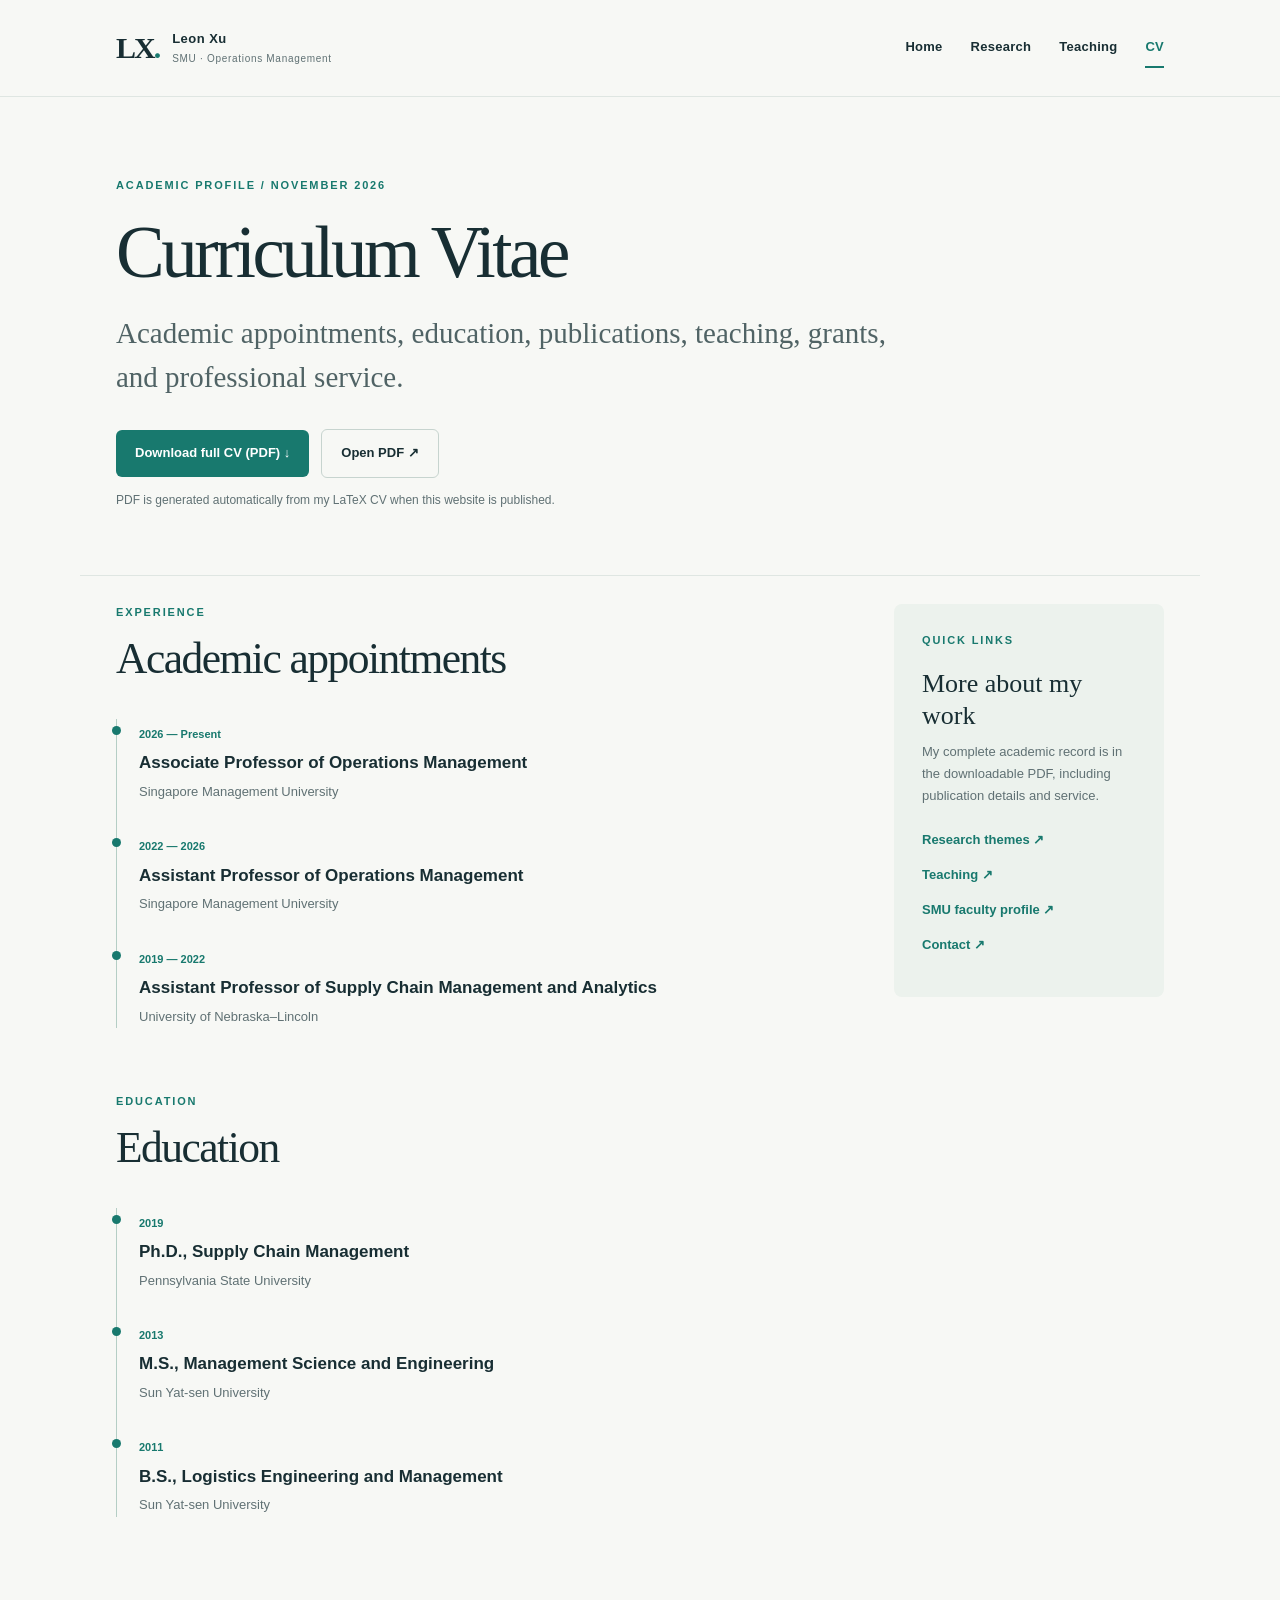
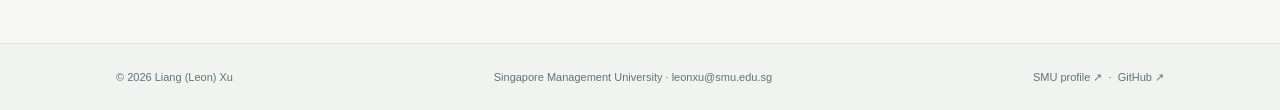
==== cv.html @ a215e892 "feat: build personal academic website with research teaching and downloadable CV" ====
<!doctype html>
<html lang="en">
<head>
  <meta charset="utf-8">
  <meta name="viewport" content="width=device-width, initial-scale=1">
  <meta name="description" content="Curriculum vitae for Liang (Leon) Xu, academic experience, education and download.">
  <meta name="theme-color" content="#f7f8f5">
  <title>Curriculum Vitae · Liang (Leon) Xu</title>
  <link rel="stylesheet" href="assets/style.css">
</head>
<body>
  <a class="skip" href="#main">Skip to content</a>
  <header class="site-header"><div class="shell nav-shell">
    <a class="wordmark" href="index.html" aria-label="Leon Xu, home"><span class="mark">LX<span class="mark-dot">.</span></span><span class="wordmark-text">Leon Xu<small>SMU · Operations Management</small></span></a>
    <nav class="main-nav" aria-label="Primary">
      <a href="index.html">Home</a><a href="research.html">Research</a><a href="teaching.html">Teaching</a><a href="cv.html" aria-current="page" class="current">CV</a>
    </nav>
  </div></header>
  <main id="main">
<section class="page-intro shell"><p class="eyebrow">ACADEMIC PROFILE / NOVEMBER 2026</p><h1>Curriculum Vitae</h1><p class="intro-lead">Academic appointments, education, publications, teaching, grants, and professional service.</p><div class="actions"><a class="button button-primary" href="Liang-Xu-CV.pdf" download>Download full CV (PDF) ↓</a><a class="button button-secondary" href="Liang-Xu-CV.pdf" target="_blank" rel="noopener noreferrer">Open PDF ↗</a></div><p class="fine-print">PDF is generated automatically from my LaTeX CV when this website is published.</p></section>
<section class="shell section tight-top"><div class="cv-grid"><div class="cv-main">
  <div class="section-heading"><p class="eyebrow">EXPERIENCE</p><h2>Academic appointments</h2></div>
  <div class="timeline"><div><span>2026 — Present</span><h3>Associate Professor of Operations Management</h3><p>Singapore Management University</p></div><div><span>2022 — 2026</span><h3>Assistant Professor of Operations Management</h3><p>Singapore Management University</p></div><div><span>2019 — 2022</span><h3>Assistant Professor of Supply Chain Management and Analytics</h3><p>University of Nebraska–Lincoln</p></div></div>
  <div class="section-heading cv-second"><p class="eyebrow">EDUCATION</p><h2>Education</h2></div>
  <div class="timeline"><div><span>2019</span><h3>Ph.D., Supply Chain Management</h3><p>Pennsylvania State University</p></div><div><span>2013</span><h3>M.S., Management Science and Engineering</h3><p>Sun Yat-sen University</p></div><div><span>2011</span><h3>B.S., Logistics Engineering and Management</h3><p>Sun Yat-sen University</p></div></div>
</div><aside class="cv-side"><p class="eyebrow">QUICK LINKS</p><h3>More about my work</h3><p>My complete academic record is in the downloadable PDF, including publication details and service.</p><a class="text-link" href="research.html">Research themes ↗</a><a class="text-link" href="teaching.html">Teaching ↗</a><a class="text-link" href="https://faculty.smu.edu.sg/profile/xu-liang-6566" target="_blank" rel="noopener noreferrer">SMU faculty profile ↗</a><a class="text-link" href="mailto:leonxu@smu.edu.sg">Contact ↗</a></aside></div></section></main>
  <footer class="site-footer"><div class="shell footer-inner"><span>© 2026 Liang (Leon) Xu</span><span>Singapore Management University · <a href="mailto:leonxu@smu.edu.sg">leonxu@smu.edu.sg</a></span><span><a href="https://faculty.smu.edu.sg/profile/xu-liang-6566" target="_blank" rel="noopener noreferrer">SMU profile ↗</a> &nbsp;·&nbsp; <a href="https://github.com/xuliang-leon" target="_blank" rel="noopener noreferrer">GitHub ↗</a></span></div></footer>
</body></html>
---- assets/style.css ----
:root{--bg:#f7f8f5;--paper:#fff;--ink:#182e33;--muted:#607174;--line:#dfe6e2;--teal:#18796e;--teal-dark:#11564e;--navy:#193b43;--soft:#ebf1ed;--serif:Georgia,"Times New Roman",serif;--sans:Inter,-apple-system,BlinkMacSystemFont,"Segoe UI",Arial,sans-serif}
*{box-sizing:border-box}html{scroll-behavior:smooth}body{margin:0;background:var(--bg);color:var(--ink);font:16px/1.7 var(--sans);-webkit-font-smoothing:antialiased}a{color:inherit}a:hover{color:var(--teal)}.shell{max-width:1120px;margin:0 auto;padding-left:36px;padding-right:36px}.skip{position:absolute;left:-100vw;top:0;background:var(--ink);color:white;padding:10px;z-index:99}.skip:focus{left:10px}.site-header{background:rgba(247,248,245,.96);border-bottom:1px solid var(--line)}.nav-shell{display:flex;justify-content:space-between;align-items:center;gap:24px;min-height:96px}.wordmark{display:flex;align-items:center;gap:13px;text-decoration:none}.mark{font:700 30px/1 var(--serif);letter-spacing:-2px}.mark-dot{color:var(--teal)}.wordmark-text{font-size:13px;line-height:1.3;font-weight:750;letter-spacing:.035em}.wordmark-text small{display:block;font-size:10px;margin-top:4px;color:var(--muted);font-weight:500;letter-spacing:.07em}.main-nav{display:flex;flex-wrap:wrap;gap:28px}.main-nav a{font-size:13px;font-weight:600;letter-spacing:.02em;text-decoration:none;padding:8px 0;border-bottom:2px solid transparent}.main-nav a.current{border-bottom-color:var(--teal);color:var(--teal)}.hero{display:grid;grid-template-columns:minmax(0,1.3fr) minmax(290px,.77fr);align-items:center;gap:65px;padding-top:85px;padding-bottom:96px}.eyebrow{color:var(--teal);font-weight:750;font-size:11px;line-height:1.5;letter-spacing:.17em;text-transform:uppercase;margin:0 0 20px}.status-dot{display:inline-block;width:7px;height:7px;background:#2caa82;border-radius:50%;margin-right:8px;vertical-align:1px}.hero h1,.page-intro h1{font:400 clamp(49px,5.7vw,78px)/1.08 var(--serif);letter-spacing:-.048em;margin:0 0 28px}.hero h1 em{font-weight:400;font-style:italic;color:var(--teal)}.hero-lead{font-size:19px;line-height:1.72;color:#344b4f;max-width:635px;margin:0 0 16px}.hero-description{font-size:15px;color:var(--muted);max-width:610px;margin:0 0 28px}.actions{display:flex;gap:12px;align-items:center;flex-wrap:wrap}.button{display:inline-flex;align-items:center;justify-content:center;gap:12px;text-decoration:none;padding:12px 19px;font-size:13px;font-weight:750;min-height:47px;border-radius:6px;transition:transform .18s ease,background .18s ease}.button:hover{transform:translateY(-2px)}.button-primary{background:var(--teal);color:white}.button-primary:hover{background:var(--teal-dark);color:white}.button-secondary{border:1px solid #c7d4cf;background:transparent}.button-secondary:hover{background:#e8f1ed}.hero-aside{position:relative;border:1px solid #d5e2dc;border-radius:12px;background:linear-gradient(147deg,#eaf4ee 0%,#e2ede9 54%,#d9e9e5 100%);min-height:390px;overflow:hidden;padding:21px;display:flex;flex-direction:column}.aside-top{display:flex;justify-content:space-between;font-size:10px;font-weight:700;letter-spacing:.13em;color:#547670}.little-star{font-size:27px;line-height:1;color:#488f81}.orbit{position:relative;flex:1;min-height:230px;margin:14px 0 12px;display:flex;align-items:center;justify-content:center}.orbit-ring{position:absolute;border:1px solid rgba(24,121,110,.26);border-radius:50%;aspect-ratio:1}.orbit-ring-one{width:220px}.orbit-ring-two{width:165px}.orbit:after,.orbit:before{content:"";position:absolute;width:10px;height:10px;border-radius:50%;background:#178a78}.orbit:after{top:14px;right:26%}.orbit:before{bottom:11%;left:23%;background:#6aa89e}.orbit-center{z-index:1;width:118px;height:118px;border-radius:50%;display:flex;align-items:center;justify-content:center;background:var(--navy);color:white;font:600 27px var(--serif);letter-spacing:-1px;box-shadow:0 16px 28px #194e4b30}.orbit-center span{font-size:16px;margin:0 5px;color:#73c7b9}.orbit-label{position:absolute;background:rgba(255,255,255,.85);border:1px solid #cfe0d8;color:#47736b;padding:4px 10px;border-radius:20px;font-size:10px;font-weight:700}.orbit-label-a{top:19%;left:0}.orbit-label-b{right:0;top:49%}.orbit-label-c{bottom:9%;left:10%}.aside-caption{font:italic 15px/1.45 var(--serif);color:#46655f;max-width:265px;margin:0}.section-band{border-top:1px solid var(--line);border-bottom:1px solid var(--line);background:#f0f3ef}.section-band-inner{display:flex;align-items:baseline;gap:27px;padding-top:17px;padding-bottom:17px}.band-label{font-size:10px;font-weight:800;letter-spacing:.13em;color:var(--teal);white-space:nowrap}.section-band p{font-size:13px;font-weight:650;margin:0}.muted{color:var(--muted);font-weight:450}.section{padding-top:86px;padding-bottom:54px}.tight-top{padding-top:28px}.section-heading{margin-bottom:34px;max-width:770px}.section-heading h2,.connect-card h2{font:400 clamp(32px,3.4vw,46px)/1.19 var(--serif);letter-spacing:-.035em;margin:0}.section-heading .eyebrow{margin-bottom:13px}.two-column{display:grid;grid-template-columns:1.5fr 1fr;gap:90px}.two-column p{margin:0 0 17px;color:#405459;line-height:1.85}.fact-list{border-top:1px solid var(--line)}.fact-list div{border-bottom:1px solid var(--line);padding:15px 0}.fact-list span{display:block;color:var(--teal);font-size:10px;font-weight:800;letter-spacing:.1em;margin-bottom:3px}.fact-list strong{font-size:13px;font-weight:650}.inline-heading{max-width:none;display:flex;align-items:end;justify-content:space-between;gap:20px}.text-link{color:var(--teal);font-size:13px;font-weight:750;text-decoration:none;white-space:normal}.text-link:hover{text-decoration:underline}.research-grid{display:grid;grid-template-columns:repeat(4,1fr);gap:14px}.topic-card{position:relative;text-decoration:none;min-height:245px;background:white;border:1px solid var(--line);border-radius:8px;padding:25px 22px;transition:border-color .2s,transform .2s,box-shadow .2s}.topic-card:hover{transform:translateY(-4px);border-color:#9ccac0;box-shadow:0 12px 25px #173e3a10}.topic-number{font-size:11px;font-weight:800;color:var(--teal)}.topic-card h3{font:400 22px/1.23 var(--serif);letter-spacing:-.018em;margin:28px 0 11px}.topic-card p{font-size:13px;line-height:1.65;color:var(--muted);margin:0}.card-arrow{position:absolute;right:19px;top:19px;color:var(--teal);font-size:18px}.connect-card{background:var(--navy);color:white;border-radius:12px;padding:45px 48px;display:flex;gap:45px;justify-content:space-between;align-items:end}.connect-card>div:first-child{max-width:710px}.connect-card h2{max-width:650px}.connect-card p:not(.eyebrow){color:#c6d9d9;font-size:14px;max-width:680px;margin:15px 0 0}.light-eyebrow{color:#83d2c4}.connect-actions{display:flex;flex-direction:column;gap:13px;align-items:flex-start;flex-shrink:0}.button-light{background:#f8fbfa;color:var(--navy)}.button-light:hover{background:#e3f5ef}.connect-actions span{font-size:12px;color:#b7d3cf}.page-intro{padding-top:80px;padding-bottom:65px;border-bottom:1px solid var(--line)}.page-intro h1{margin-bottom:19px}.intro-lead{font:400 clamp(21px,2.3vw,29px)/1.52 var(--serif);color:#506365;max-width:780px;margin:0}.page-intro .actions{margin-top:30px}.research-content{padding-top:20px}.theme{display:grid;grid-template-columns:170px 1fr;gap:40px;padding:47px 0;border-bottom:1px solid var(--line);scroll-margin-top:30px}.theme-no{font-size:13px;color:var(--teal);font-weight:750;padding-top:8px}.theme h2{font:400 clamp(29px,3vw,39px)/1.24 var(--serif);margin:0 0 16px;letter-spacing:-.025em}.theme p{max-width:820px;color:#4a6062;margin:0 0 16px}.tags{display:flex;gap:7px;flex-wrap:wrap;margin:18px 0}.tags span{font-size:11px;line-height:1.3;color:#49796f;background:#e6f0eb;border-radius:100px;padding:7px 11px;font-weight:650}.theme .theme-example{font-size:13px;color:#5b6b6e;margin-top:23px}.section-subtitle{color:var(--muted);font-size:14px}.publication-section{padding-top:77px}.publication{display:grid;grid-template-columns:110px 1fr;gap:25px;padding:23px 0;border-bottom:1px solid var(--line)}.publication>span{font-size:12px;font-weight:750;color:var(--teal);padding-top:5px}.publication h3{font-size:16px;line-height:1.5;margin:0 0 6px;font-weight:650}.publication p{font-size:13px;color:var(--muted);margin:0}.end-action{display:flex;align-items:center;gap:25px;flex-wrap:wrap;margin-top:30px}.teaching-section{padding-top:75px}.course{display:grid;grid-template-columns:185px 1fr;gap:40px;padding:31px 0;border-top:1px solid var(--line)}.course:last-child{border-bottom:1px solid var(--line)}.course-side{display:flex;flex-direction:column;align-items:flex-start;gap:9px;padding-top:6px}.course-side>span:first-child{font-size:12px;font-weight:800;color:var(--teal);letter-spacing:.07em}.course-chip{font-size:10px;color:var(--muted);border:1px solid var(--line);border-radius:100px;padding:3px 9px}.course h3{font:400 29px/1.3 var(--serif);margin:0 0 10px}.course p{max-width:780px;color:#4b6063;margin:0 0 12px}.course .course-note{font-style:italic;font-size:12px;color:#7a8b8c}.cv-grid{display:grid;grid-template-columns:1fr 270px;gap:85px}.cv-second{margin-top:65px}.timeline{border-left:1px solid #b5cec5;padding-left:22px}.timeline>div{position:relative;padding-bottom:28px}.timeline>div:last-child{padding-bottom:0}.timeline>div:before{position:absolute;content:"";width:9px;height:9px;background:var(--teal);border-radius:50%;left:-27px;top:7px}.timeline span{font-size:11px;color:var(--teal);font-weight:800}.timeline h3{font-size:17px;margin:3px 0;font-weight:700}.timeline p{font-size:13px;color:var(--muted);margin:0}.cv-side{background:#ecf2ed;padding:28px;border-radius:8px;align-self:start}.cv-side h3{font:400 26px/1.2 var(--serif);margin:0 0 10px}.cv-side p:not(.eyebrow){font-size:13px;color:var(--muted);margin:0 0 22px}.cv-side .text-link{display:block;margin:13px 0}.fine-print{font-size:12px;color:var(--muted);margin:12px 0 0}.site-footer{margin-top:72px;border-top:1px solid var(--line);background:#f0f3ef}.footer-inner{display:flex;justify-content:space-between;gap:20px;align-items:center;flex-wrap:wrap;padding-top:24px;padding-bottom:24px;color:#617477;font-size:11px}.footer-inner a{text-decoration:none}.footer-inner a:hover{text-decoration:underline}
@media(max-width:900px){.hero{grid-template-columns:1fr;gap:32px;padding-top:55px}.hero-aside{min-height:310px;max-width:630px}.orbit{min-height:200px}.research-grid{grid-template-columns:repeat(2,1fr)}.two-column{gap:36px}.connect-card{flex-direction:column;align-items:flex-start}.cv-grid{grid-template-columns:1fr;gap:36px}.cv-side{max-width:460px}}
@media(max-width:620px){.shell{padding-left:20px;padding-right:20px}.nav-shell{min-height:105px;align-items:flex-start;padding-top:19px;padding-bottom:12px;flex-direction:column;gap:14px}.main-nav{gap:23px}.main-nav a{padding:0 0 8px}.hero{padding-top:47px;padding-bottom:54px}.hero h1,.page-intro h1{font-size:49px}.hero-lead{font-size:17px}.section-band-inner{display:block}.section-band p{margin-top:6px}.section{padding-top:52px;padding-bottom:22px}.tight-top{padding-top:23px}.two-column{grid-template-columns:1fr;gap:20px}.inline-heading{align-items:start;flex-direction:column}.research-grid{grid-template-columns:1fr}.topic-card{min-height:180px}.topic-card h3{margin:12px 0 10px}.connect-card{padding:29px 24px;gap:25px}.page-intro{padding-top:52px;padding-bottom:45px}.theme{grid-template-columns:1fr;gap:5px;padding:34px 0}.publication{grid-template-columns:1fr;gap:5px}.course{grid-template-columns:1fr;gap:12px}.course-side{flex-direction:row;align-items:center}.cv-grid{gap:34px}.footer-inner{display:block}.footer-inner span{display:block;margin:7px 0}}
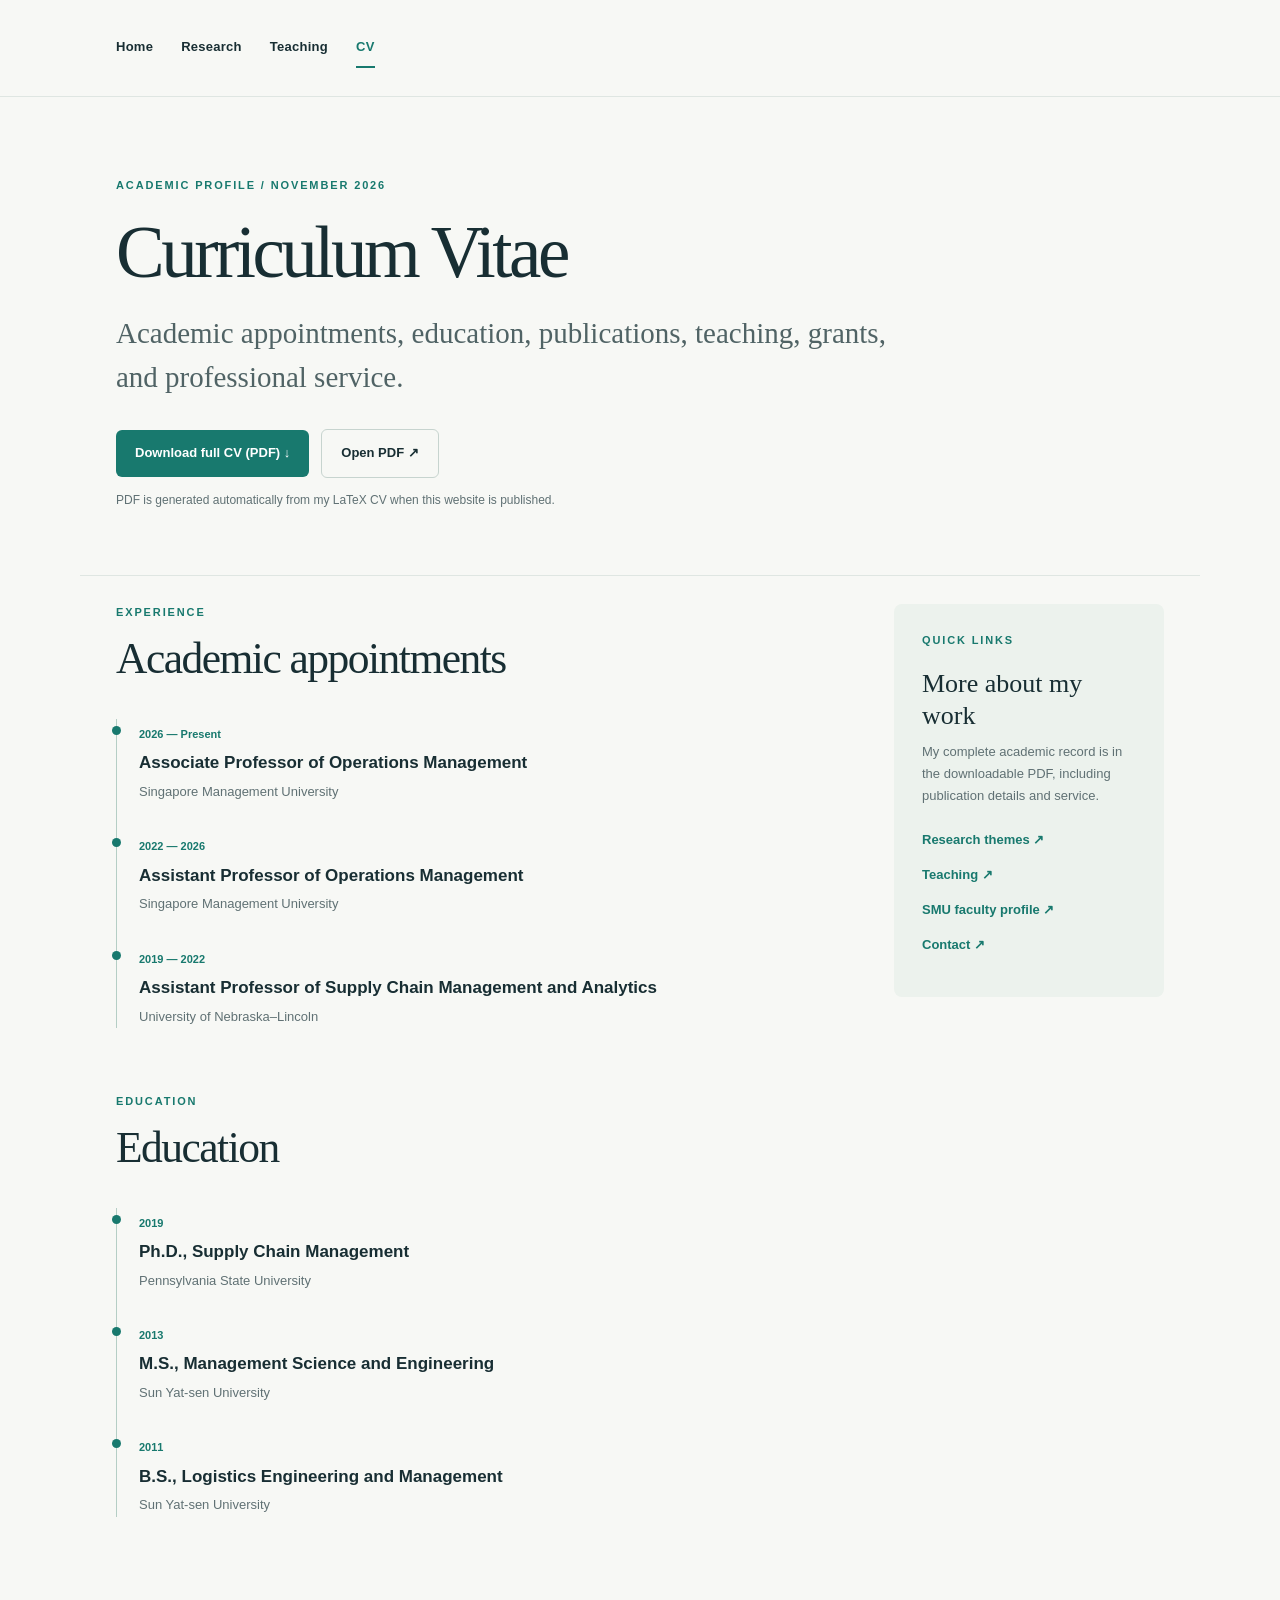
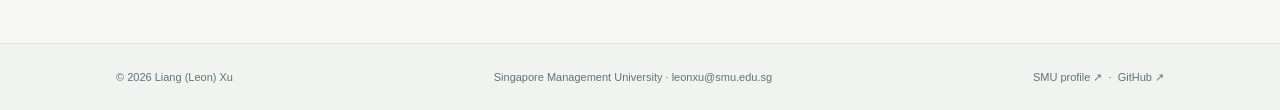
==== commit 80517e79: "style: simplify navigation and update cv.html" ====
--- a/cv.html
+++ b/cv.html
@@ -10,9 +10,7 @@
 </head>
 <body>
   <a class="skip" href="#main">Skip to content</a>
-  <header class="site-header"><div class="shell nav-shell">
-    <a class="wordmark" href="index.html" aria-label="Leon Xu, home"><span class="mark">LX<span class="mark-dot">.</span></span><span class="wordmark-text">Leon Xu<small>SMU · Operations Management</small></span></a>
-    <nav class="main-nav" aria-label="Primary">
+  <header class="site-header"><div class="shell nav-shell"><nav class="main-nav" aria-label="Primary">
       <a href="index.html">Home</a><a href="research.html">Research</a><a href="teaching.html">Teaching</a><a href="cv.html" aria-current="page" class="current">CV</a>
     </nav>
   </div></header>
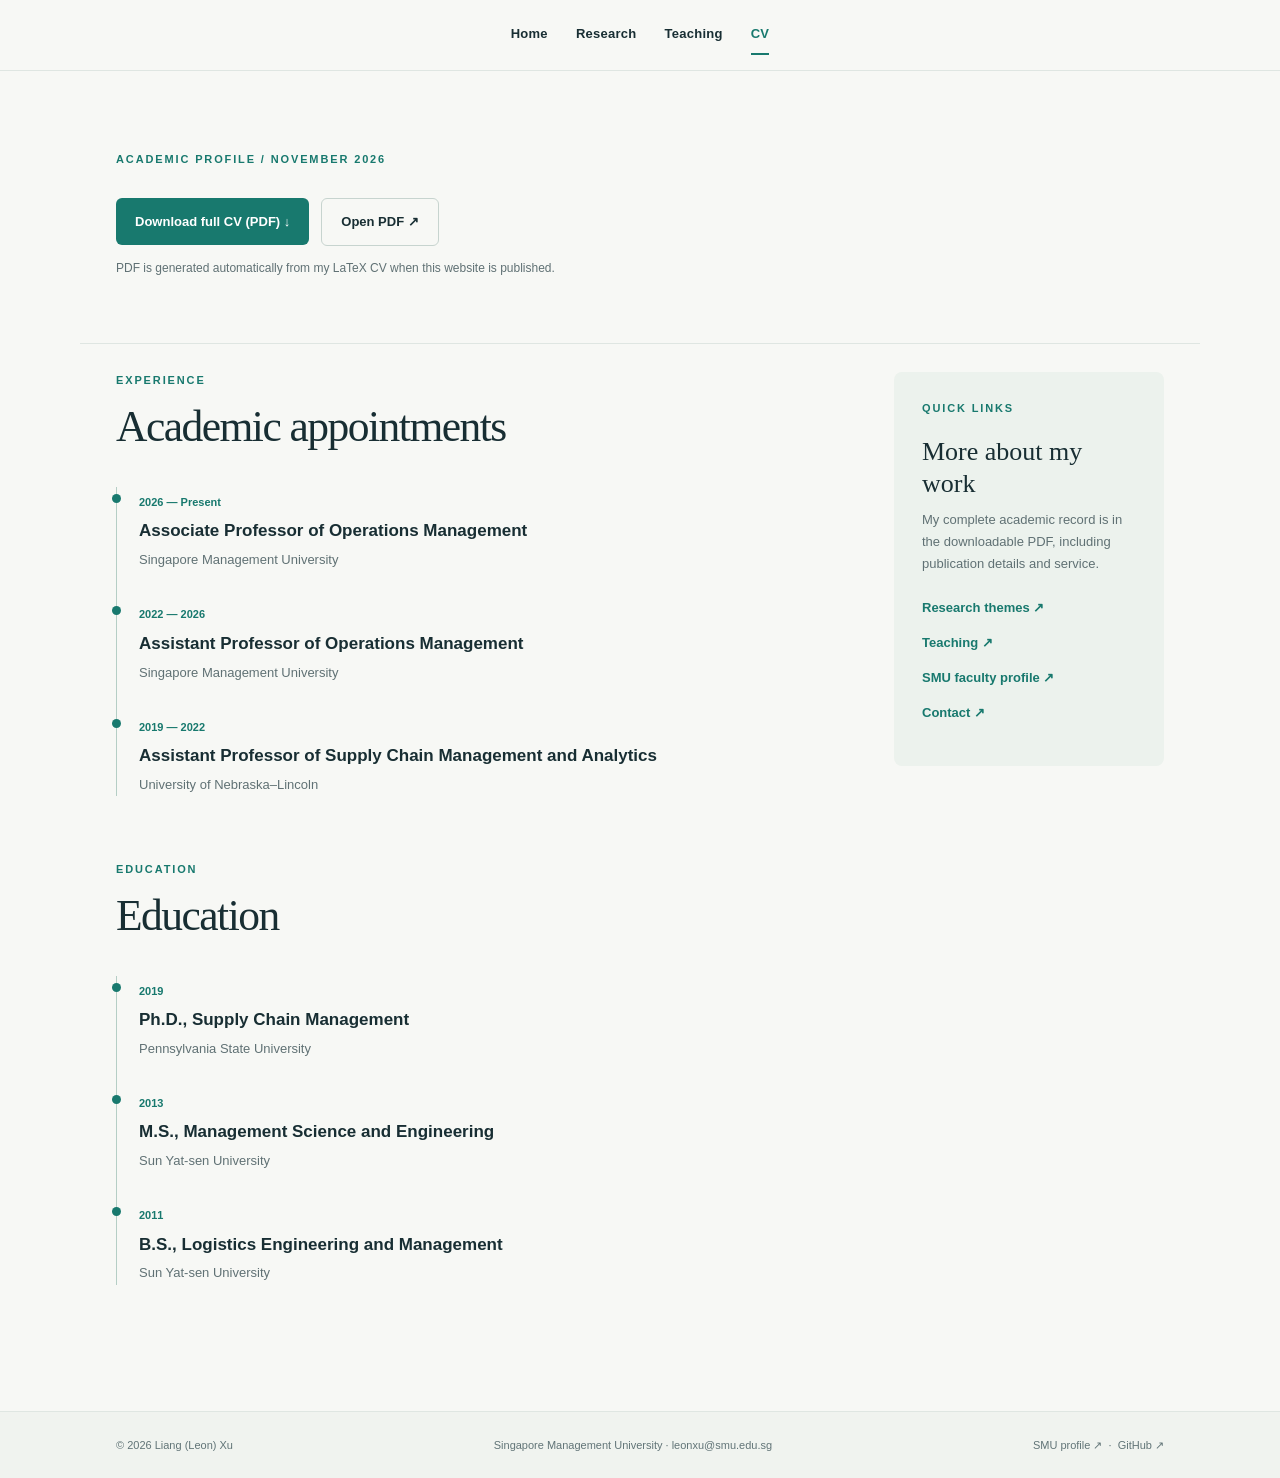
==== commit 3b4261aa: "Remove CV page title and summary" ====
--- a/cv.html
+++ b/cv.html
@@ -15,7 +15,7 @@
     </nav>
   </div></header>
   <main id="main">
-<section class="page-intro shell"><p class="eyebrow">ACADEMIC PROFILE / NOVEMBER 2026</p><h1>Curriculum Vitae</h1><p class="intro-lead">Academic appointments, education, publications, teaching, grants, and professional service.</p><div class="actions"><a class="button button-primary" href="Liang-Xu-CV.pdf" download>Download full CV (PDF) ↓</a><a class="button button-secondary" href="Liang-Xu-CV.pdf" target="_blank" rel="noopener noreferrer">Open PDF ↗</a></div><p class="fine-print">PDF is generated automatically from my LaTeX CV when this website is published.</p></section>
+<section class="page-intro shell"><p class="eyebrow">ACADEMIC PROFILE / NOVEMBER 2026</p><div class="actions"><a class="button button-primary" href="Liang-Xu-CV.pdf" download>Download full CV (PDF) ↓</a><a class="button button-secondary" href="Liang-Xu-CV.pdf" target="_blank" rel="noopener noreferrer">Open PDF ↗</a></div><p class="fine-print">PDF is generated automatically from my LaTeX CV when this website is published.</p></section>
 <section class="shell section tight-top"><div class="cv-grid"><div class="cv-main">
   <div class="section-heading"><p class="eyebrow">EXPERIENCE</p><h2>Academic appointments</h2></div>
   <div class="timeline"><div><span>2026 — Present</span><h3>Associate Professor of Operations Management</h3><p>Singapore Management University</p></div><div><span>2022 — 2026</span><h3>Assistant Professor of Operations Management</h3><p>Singapore Management University</p></div><div><span>2019 — 2022</span><h3>Assistant Professor of Supply Chain Management and Analytics</h3><p>University of Nebraska–Lincoln</p></div></div>
--- a/assets/style.css
+++ b/assets/style.css
@@ -1,4 +1,24 @@
 :root{--bg:#f7f8f5;--paper:#fff;--ink:#182e33;--muted:#607174;--line:#dfe6e2;--teal:#18796e;--teal-dark:#11564e;--navy:#193b43;--soft:#ebf1ed;--serif:Georgia,"Times New Roman",serif;--sans:Inter,-apple-system,BlinkMacSystemFont,"Segoe UI",Arial,sans-serif}
 *{box-sizing:border-box}html{scroll-behavior:smooth}body{margin:0;background:var(--bg);color:var(--ink);font:16px/1.7 var(--sans);-webkit-font-smoothing:antialiased}a{color:inherit}a:hover{color:var(--teal)}.shell{max-width:1120px;margin:0 auto;padding-left:36px;padding-right:36px}.skip{position:absolute;left:-100vw;top:0;background:var(--ink);color:white;padding:10px;z-index:99}.skip:focus{left:10px}.site-header{background:rgba(247,248,245,.96);border-bottom:1px solid var(--line)}.nav-shell{display:flex;justify-content:space-between;align-items:center;gap:24px;min-height:96px}.wordmark{display:flex;align-items:center;gap:13px;text-decoration:none}.mark{font:700 30px/1 var(--serif);letter-spacing:-2px}.mark-dot{color:var(--teal)}.wordmark-text{font-size:13px;line-height:1.3;font-weight:750;letter-spacing:.035em}.wordmark-text small{display:block;font-size:10px;margin-top:4px;color:var(--muted);font-weight:500;letter-spacing:.07em}.main-nav{display:flex;flex-wrap:wrap;gap:28px}.main-nav a{font-size:13px;font-weight:600;letter-spacing:.02em;text-decoration:none;padding:8px 0;border-bottom:2px solid transparent}.main-nav a.current{border-bottom-color:var(--teal);color:var(--teal)}.hero{display:grid;grid-template-columns:minmax(0,1.3fr) minmax(290px,.77fr);align-items:center;gap:65px;padding-top:85px;padding-bottom:96px}.eyebrow{color:var(--teal);font-weight:750;font-size:11px;line-height:1.5;letter-spacing:.17em;text-transform:uppercase;margin:0 0 20px}.status-dot{display:inline-block;width:7px;height:7px;background:#2caa82;border-radius:50%;margin-right:8px;vertical-align:1px}.hero h1,.page-intro h1{font:400 clamp(49px,5.7vw,78px)/1.08 var(--serif);letter-spacing:-.048em;margin:0 0 28px}.hero h1 em{font-weight:400;font-style:italic;color:var(--teal)}.hero-lead{font-size:19px;line-height:1.72;color:#344b4f;max-width:635px;margin:0 0 16px}.hero-description{font-size:15px;color:var(--muted);max-width:610px;margin:0 0 28px}.actions{display:flex;gap:12px;align-items:center;flex-wrap:wrap}.button{display:inline-flex;align-items:center;justify-content:center;gap:12px;text-decoration:none;padding:12px 19px;font-size:13px;font-weight:750;min-height:47px;border-radius:6px;transition:transform .18s ease,background .18s ease}.button:hover{transform:translateY(-2px)}.button-primary{background:var(--teal);color:white}.button-primary:hover{background:var(--teal-dark);color:white}.button-secondary{border:1px solid #c7d4cf;background:transparent}.button-secondary:hover{background:#e8f1ed}.hero-aside{position:relative;border:1px solid #d5e2dc;border-radius:12px;background:linear-gradient(147deg,#eaf4ee 0%,#e2ede9 54%,#d9e9e5 100%);min-height:390px;overflow:hidden;padding:21px;display:flex;flex-direction:column}.aside-top{display:flex;justify-content:space-between;font-size:10px;font-weight:700;letter-spacing:.13em;color:#547670}.little-star{font-size:27px;line-height:1;color:#488f81}.orbit{position:relative;flex:1;min-height:230px;margin:14px 0 12px;display:flex;align-items:center;justify-content:center}.orbit-ring{position:absolute;border:1px solid rgba(24,121,110,.26);border-radius:50%;aspect-ratio:1}.orbit-ring-one{width:220px}.orbit-ring-two{width:165px}.orbit:after,.orbit:before{content:"";position:absolute;width:10px;height:10px;border-radius:50%;background:#178a78}.orbit:after{top:14px;right:26%}.orbit:before{bottom:11%;left:23%;background:#6aa89e}.orbit-center{z-index:1;width:118px;height:118px;border-radius:50%;display:flex;align-items:center;justify-content:center;background:var(--navy);color:white;font:600 27px var(--serif);letter-spacing:-1px;box-shadow:0 16px 28px #194e4b30}.orbit-center span{font-size:16px;margin:0 5px;color:#73c7b9}.orbit-label{position:absolute;background:rgba(255,255,255,.85);border:1px solid #cfe0d8;color:#47736b;padding:4px 10px;border-radius:20px;font-size:10px;font-weight:700}.orbit-label-a{top:19%;left:0}.orbit-label-b{right:0;top:49%}.orbit-label-c{bottom:9%;left:10%}.aside-caption{font:italic 15px/1.45 var(--serif);color:#46655f;max-width:265px;margin:0}.section-band{border-top:1px solid var(--line);border-bottom:1px solid var(--line);background:#f0f3ef}.section-band-inner{display:flex;align-items:baseline;gap:27px;padding-top:17px;padding-bottom:17px}.band-label{font-size:10px;font-weight:800;letter-spacing:.13em;color:var(--teal);white-space:nowrap}.section-band p{font-size:13px;font-weight:650;margin:0}.muted{color:var(--muted);font-weight:450}.section{padding-top:86px;padding-bottom:54px}.tight-top{padding-top:28px}.section-heading{margin-bottom:34px;max-width:770px}.section-heading h2,.connect-card h2{font:400 clamp(32px,3.4vw,46px)/1.19 var(--serif);letter-spacing:-.035em;margin:0}.section-heading .eyebrow{margin-bottom:13px}.two-column{display:grid;grid-template-columns:1.5fr 1fr;gap:90px}.two-column p{margin:0 0 17px;color:#405459;line-height:1.85}.fact-list{border-top:1px solid var(--line)}.fact-list div{border-bottom:1px solid var(--line);padding:15px 0}.fact-list span{display:block;color:var(--teal);font-size:10px;font-weight:800;letter-spacing:.1em;margin-bottom:3px}.fact-list strong{font-size:13px;font-weight:650}.inline-heading{max-width:none;display:flex;align-items:end;justify-content:space-between;gap:20px}.text-link{color:var(--teal);font-size:13px;font-weight:750;text-decoration:none;white-space:normal}.text-link:hover{text-decoration:underline}.research-grid{display:grid;grid-template-columns:repeat(4,1fr);gap:14px}.topic-card{position:relative;text-decoration:none;min-height:245px;background:white;border:1px solid var(--line);border-radius:8px;padding:25px 22px;transition:border-color .2s,transform .2s,box-shadow .2s}.topic-card:hover{transform:translateY(-4px);border-color:#9ccac0;box-shadow:0 12px 25px #173e3a10}.topic-number{font-size:11px;font-weight:800;color:var(--teal)}.topic-card h3{font:400 22px/1.23 var(--serif);letter-spacing:-.018em;margin:28px 0 11px}.topic-card p{font-size:13px;line-height:1.65;color:var(--muted);margin:0}.card-arrow{position:absolute;right:19px;top:19px;color:var(--teal);font-size:18px}.connect-card{background:var(--navy);color:white;border-radius:12px;padding:45px 48px;display:flex;gap:45px;justify-content:space-between;align-items:end}.connect-card>div:first-child{max-width:710px}.connect-card h2{max-width:650px}.connect-card p:not(.eyebrow){color:#c6d9d9;font-size:14px;max-width:680px;margin:15px 0 0}.light-eyebrow{color:#83d2c4}.connect-actions{display:flex;flex-direction:column;gap:13px;align-items:flex-start;flex-shrink:0}.button-light{background:#f8fbfa;color:var(--navy)}.button-light:hover{background:#e3f5ef}.connect-actions span{font-size:12px;color:#b7d3cf}.page-intro{padding-top:80px;padding-bottom:65px;border-bottom:1px solid var(--line)}.page-intro h1{margin-bottom:19px}.intro-lead{font:400 clamp(21px,2.3vw,29px)/1.52 var(--serif);color:#506365;max-width:780px;margin:0}.page-intro .actions{margin-top:30px}.research-content{padding-top:20px}.theme{display:grid;grid-template-columns:170px 1fr;gap:40px;padding:47px 0;border-bottom:1px solid var(--line);scroll-margin-top:30px}.theme-no{font-size:13px;color:var(--teal);font-weight:750;padding-top:8px}.theme h2{font:400 clamp(29px,3vw,39px)/1.24 var(--serif);margin:0 0 16px;letter-spacing:-.025em}.theme p{max-width:820px;color:#4a6062;margin:0 0 16px}.tags{display:flex;gap:7px;flex-wrap:wrap;margin:18px 0}.tags span{font-size:11px;line-height:1.3;color:#49796f;background:#e6f0eb;border-radius:100px;padding:7px 11px;font-weight:650}.theme .theme-example{font-size:13px;color:#5b6b6e;margin-top:23px}.section-subtitle{color:var(--muted);font-size:14px}.publication-section{padding-top:77px}.publication{display:grid;grid-template-columns:110px 1fr;gap:25px;padding:23px 0;border-bottom:1px solid var(--line)}.publication>span{font-size:12px;font-weight:750;color:var(--teal);padding-top:5px}.publication h3{font-size:16px;line-height:1.5;margin:0 0 6px;font-weight:650}.publication p{font-size:13px;color:var(--muted);margin:0}.end-action{display:flex;align-items:center;gap:25px;flex-wrap:wrap;margin-top:30px}.teaching-section{padding-top:75px}.course{display:grid;grid-template-columns:185px 1fr;gap:40px;padding:31px 0;border-top:1px solid var(--line)}.course:last-child{border-bottom:1px solid var(--line)}.course-side{display:flex;flex-direction:column;align-items:flex-start;gap:9px;padding-top:6px}.course-side>span:first-child{font-size:12px;font-weight:800;color:var(--teal);letter-spacing:.07em}.course-chip{font-size:10px;color:var(--muted);border:1px solid var(--line);border-radius:100px;padding:3px 9px}.course h3{font:400 29px/1.3 var(--serif);margin:0 0 10px}.course p{max-width:780px;color:#4b6063;margin:0 0 12px}.course .course-note{font-style:italic;font-size:12px;color:#7a8b8c}.cv-grid{display:grid;grid-template-columns:1fr 270px;gap:85px}.cv-second{margin-top:65px}.timeline{border-left:1px solid #b5cec5;padding-left:22px}.timeline>div{position:relative;padding-bottom:28px}.timeline>div:last-child{padding-bottom:0}.timeline>div:before{position:absolute;content:"";width:9px;height:9px;background:var(--teal);border-radius:50%;left:-27px;top:7px}.timeline span{font-size:11px;color:var(--teal);font-weight:800}.timeline h3{font-size:17px;margin:3px 0;font-weight:700}.timeline p{font-size:13px;color:var(--muted);margin:0}.cv-side{background:#ecf2ed;padding:28px;border-radius:8px;align-self:start}.cv-side h3{font:400 26px/1.2 var(--serif);margin:0 0 10px}.cv-side p:not(.eyebrow){font-size:13px;color:var(--muted);margin:0 0 22px}.cv-side .text-link{display:block;margin:13px 0}.fine-print{font-size:12px;color:var(--muted);margin:12px 0 0}.site-footer{margin-top:72px;border-top:1px solid var(--line);background:#f0f3ef}.footer-inner{display:flex;justify-content:space-between;gap:20px;align-items:center;flex-wrap:wrap;padding-top:24px;padding-bottom:24px;color:#617477;font-size:11px}.footer-inner a{text-decoration:none}.footer-inner a:hover{text-decoration:underline}
 @media(max-width:900px){.hero{grid-template-columns:1fr;gap:32px;padding-top:55px}.hero-aside{min-height:310px;max-width:630px}.orbit{min-height:200px}.research-grid{grid-template-columns:repeat(2,1fr)}.two-column{gap:36px}.connect-card{flex-direction:column;align-items:flex-start}.cv-grid{grid-template-columns:1fr;gap:36px}.cv-side{max-width:460px}}
-@media(max-width:620px){.shell{padding-left:20px;padding-right:20px}.nav-shell{min-height:105px;align-items:flex-start;padding-top:19px;padding-bottom:12px;flex-direction:column;gap:14px}.main-nav{gap:23px}.main-nav a{padding:0 0 8px}.hero{padding-top:47px;padding-bottom:54px}.hero h1,.page-intro h1{font-size:49px}.hero-lead{font-size:17px}.section-band-inner{display:block}.section-band p{margin-top:6px}.section{padding-top:52px;padding-bottom:22px}.tight-top{padding-top:23px}.two-column{grid-template-columns:1fr;gap:20px}.inline-heading{align-items:start;flex-direction:column}.research-grid{grid-template-columns:1fr}.topic-card{min-height:180px}.topic-card h3{margin:12px 0 10px}.connect-card{padding:29px 24px;gap:25px}.page-intro{padding-top:52px;padding-bottom:45px}.theme{grid-template-columns:1fr;gap:5px;padding:34px 0}.publication{grid-template-columns:1fr;gap:5px}.course{grid-template-columns:1fr;gap:12px}.course-side{flex-direction:row;align-items:center}.cv-grid{gap:34px}.footer-inner{display:block}.footer-inner span{display:block;margin:7px 0}}+@media(max-width:620px){.shell{padding-left:20px;padding-right:20px}.nav-shell{min-height:105px;align-items:flex-start;padding-top:19px;padding-bottom:12px;flex-direction:column;gap:14px}.main-nav{gap:23px}.main-nav a{padding:0 0 8px}.hero{padding-top:47px;padding-bottom:54px}.hero h1,.page-intro h1{font-size:49px}.hero-lead{font-size:17px}.section-band-inner{display:block}.section-band p{margin-top:6px}.section{padding-top:52px;padding-bottom:22px}.tight-top{padding-top:23px}.two-column{grid-template-columns:1fr;gap:20px}.inline-heading{align-items:start;flex-direction:column}.research-grid{grid-template-columns:1fr}.topic-card{min-height:180px}.topic-card h3{margin:12px 0 10px}.connect-card{padding:29px 24px;gap:25px}.page-intro{padding-top:52px;padding-bottom:45px}.theme{grid-template-columns:1fr;gap:5px;padding:34px 0}.publication{grid-template-columns:1fr;gap:5px}.course{grid-template-columns:1fr;gap:12px}.course-side{flex-direction:row;align-items:center}.cv-grid{gap:34px}.footer-inner{display:block}.footer-inner span{display:block;margin:7px 0}}
+/* Academic homepage: streamlined navigation and professional portrait */
+.nav-shell{justify-content:center;min-height:70px}
+.hero{grid-template-columns:minmax(0,1.4fr) minmax(290px,.82fr);gap:52px;align-items:start;padding-top:70px;padding-bottom:53px}
+.hero h1{font-size:clamp(36px,3.8vw,50px);margin-bottom:25px}
+.hero-lead{font-size:16px;line-height:1.85;margin-bottom:19px}
+.hero-description{font-size:15px;line-height:1.85;max-width:660px;margin-bottom:27px}
+.hero-photo{margin:2px 0 0;align-self:start;overflow:hidden;border-radius:12px;background:#dfe7e3;box-shadow:0 14px 40px rgba(17,46,43,.12)}
+.hero-photo img{display:block;width:100%;height:auto;aspect-ratio:420/562;object-fit:cover}
+@media(max-width:900px){.hero{grid-template-columns:minmax(0,1fr) minmax(250px,.67fr);gap:32px}.hero-photo{align-self:start}.hero h1{font-size:42px}.hero-lead{font-size:15px}}
+@media(max-width:690px){.nav-shell{min-height:68px;align-items:center;flex-direction:row;padding-top:10px;padding-bottom:10px}.main-nav{justify-content:center;gap:22px}.hero{grid-template-columns:1fr;gap:28px;padding-top:42px;padding-bottom:45px}.hero h1{font-size:38px}.hero-photo{max-width:390px;grid-row:2;margin:0 auto}.hero-lead{font-size:16px}}
+
+/* Professional portrait: more prominent size and natural image proportions */
+.hero-photo{width:100%;max-width:370px;justify-self:end;margin:4px 0 0;border-radius:10px}
+.hero-photo img{display:block;width:100%;height:auto;aspect-ratio:auto;object-fit:contain}
+@media(max-width:900px){.hero-photo{max-width:335px}}
+@media(max-width:690px){.hero-photo{max-width:340px;justify-self:center;margin:0 auto}}
+
+/* Selected publication titles link to publishers and working papers. */
+.publication h3 a{color:inherit;text-decoration:none;text-underline-offset:4px}
+.publication h3 a:hover,.publication h3 a:focus-visible{color:var(--teal);text-decoration:underline}
